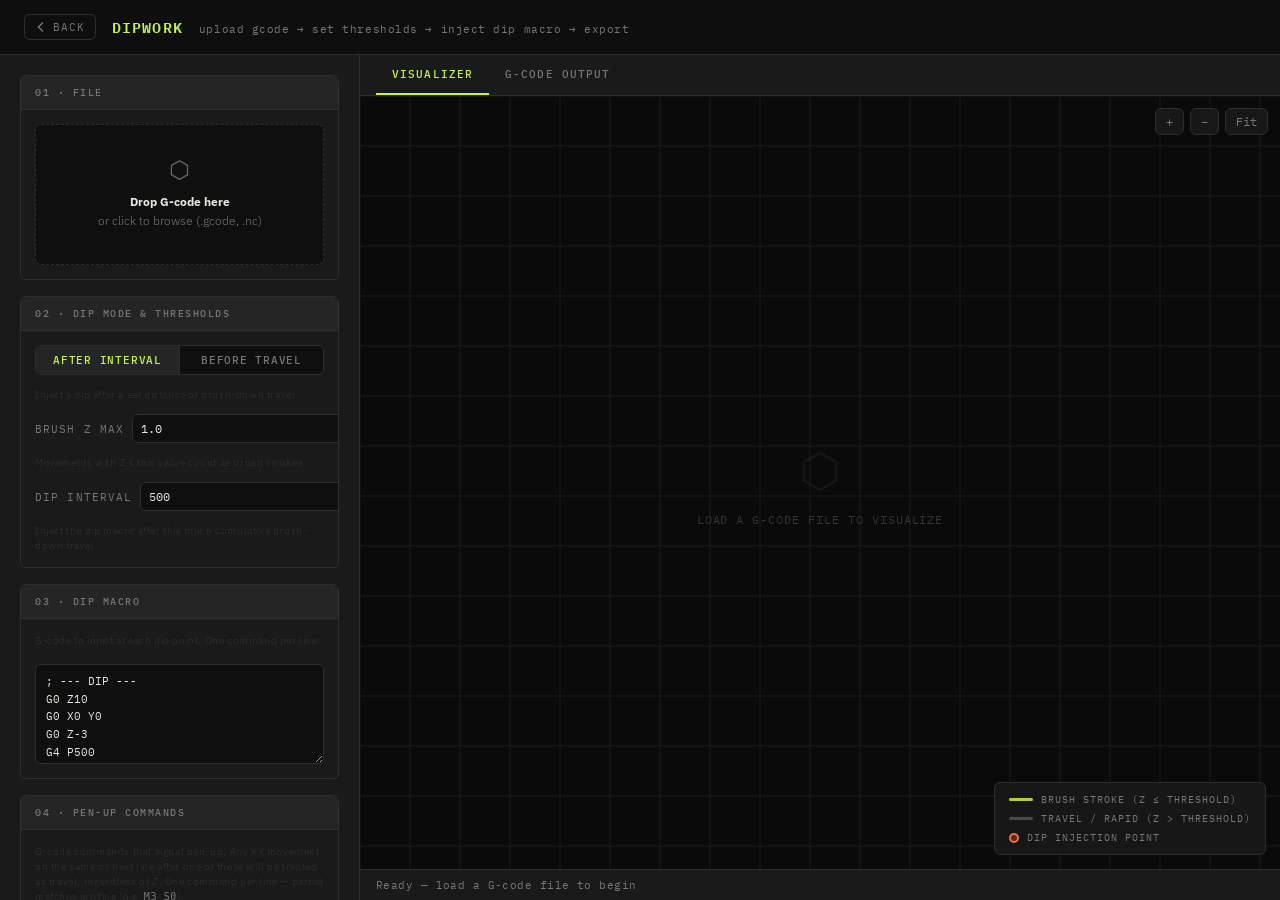
==== tools/dipwork.html @ 1f84dae7 "dip injection" ====
<!DOCTYPE html>
<html lang="en">
<head>
<meta charset="UTF-8">
<meta name="viewport" content="width=device-width, initial-scale=1.0">
<title>Brush Dipper / G-code Dip Injector</title>
<style>
@import url('https://fonts.googleapis.com/css2?family=IBM+Plex+Mono:ital,wght@0,300;0,400;0,500;0,600;1,300&family=IBM+Plex+Sans:wght@300;400&display=swap');

*, *::before, *::after { box-sizing: border-box; margin: 0; padding: 0; }

:root {
  --bg:         #0f0f0f;
  --surface:    #1a1a1a;
  --surface2:   #252525;
  --border:     #2e2e2e;
  --border-hi:  #444;
  --accent:     #c8f542;
  --accent-dim: #8ab02e;
  --text:       #e8e8e0;
  --text-muted: #777;
  --text-dim:   #333;
  --mono:       'IBM Plex Mono', monospace;
  --sans:       'IBM Plex Sans', sans-serif;
  --radius:     6px;
  --col-brush:  #c8f542;
  --col-travel: #444;
  --col-dip:    #ff6b35;
}

/* Lock the entire page to the viewport — nothing overflows the shell */
html, body {
  height: 100vh;
  overflow: hidden;
}
body {
  font-family: var(--mono);
  background: var(--bg);
  color: var(--text);
  display: flex;
  flex-direction: column;
  font-size: 14px;
}

/* ─── HEADER ─── */
header {
  padding: 14px 24px;
  border-bottom: 1px solid var(--border);
  background: rgba(15,15,15,0.96);
  display: flex;
  align-items: baseline;
  gap: 16px;
  flex-shrink: 0;
  backdrop-filter: blur(4px);
  z-index: 50;
}
header h1 {
  font-size: 15px;
  font-weight: 600;
  letter-spacing: 0.08em;
  color: var(--accent);
  text-transform: uppercase;
}
header span {
  font-size: 11px;
  color: var(--text-muted);
  letter-spacing: 0.05em;
}

/* ─── APP SHELL ─── */
/* Takes all remaining height after the header; never grows beyond it */
.app {
  display: grid;
  grid-template-columns: 360px 1fr;
  flex: 1;
  min-height: 0;        /* critical — lets flex child shrink below content size */
  overflow: hidden;
}

/* ─── SIDEBAR ─── */
.sidebar {
  background: var(--surface);
  border-right: 1px solid var(--border);
  padding: 20px;
  display: flex;
  flex-direction: column;
  gap: 16px;
  overflow-y: auto;     /* sidebar scrolls independently */
  min-height: 0;
}

/* ─── SECTIONS ─── */
.section {
  background: var(--surface);
  border: 1px solid var(--border);
  border-radius: var(--radius);
  overflow: hidden;
  flex-shrink: 0;
  opacity: 0;
  animation: rise 0.4s ease forwards;
}
.section:nth-child(1) { animation-delay: 0.05s; }
.section:nth-child(2) { animation-delay: 0.12s; }
.section:nth-child(3) { animation-delay: 0.19s; }
.section:nth-child(4) { animation-delay: 0.26s; }
.section:nth-child(5) { animation-delay: 0.33s; }
.section:nth-child(6) { animation-delay: 0.40s; }

@keyframes rise {
  from { opacity: 0; transform: translateY(10px); }
  to   { opacity: 1; transform: translateY(0); }
}

.section-head {
  padding: 10px 14px;
  background: var(--surface2);
  border-bottom: 1px solid var(--border);
  font-size: 10px;
  font-weight: 500;
  letter-spacing: 0.15em;
  color: var(--text-muted);
  text-transform: uppercase;
  display: flex;
  align-items: center;
  justify-content: space-between;
}
.section-body { padding: 14px; display: flex; flex-direction: column; gap: 12px; }

/* ─── DROP ZONE ─── */
.drop-zone {
  border: 1.5px dashed var(--border);
  border-radius: var(--radius);
  padding: 28px 16px;
  text-align: center;
  cursor: pointer;
  transition: border-color 0.15s, background 0.15s;
  background: var(--bg);
  position: relative;
}
.drop-zone:hover, .drop-zone.dragover {
  border-color: var(--accent);
  background: rgba(200,245,66,0.04);
}
.drop-zone .icon { font-size: 24px; margin-bottom: 8px; display: block; opacity: 0.4; }
.drop-zone p {
  font-size: 12px;
  color: var(--text-muted);
  line-height: 1.55;
  font-family: var(--sans);
  font-weight: 300;
}
.drop-zone strong { color: var(--text); }
.drop-zone input[type=file] {
  position: absolute; inset: 0; opacity: 0;
  cursor: pointer; width: 100%; height: 100%;
}
.drop-zone.loaded { border-color: var(--accent-dim); background: rgba(138,176,46,0.06); }
.file-name { font-size: 11px; color: var(--accent); margin-top: 6px; word-break: break-all; }

/* ─── CONTROLS ─── */
.input-row { display: flex; align-items: center; gap: 8px; }
.input-row label {
  font-size: 11px; color: var(--text-muted);
  text-transform: uppercase; letter-spacing: 0.1em;
  white-space: nowrap; flex: 1;
}
.input-row input { width: 90px; flex-shrink: 0; }
.input-unit { font-size: 11px; color: var(--text-dim); white-space: nowrap; }

input[type=number] {
  color: var(--text); background: var(--bg);
  border: 1px solid var(--border); border-radius: var(--radius);
  padding: 6px 8px; font-family: var(--mono); font-size: 12px;
  outline: none; transition: border-color 0.15s; -moz-appearance: textfield; width: 100%;
}
input[type=number]:focus { border-color: var(--accent); }
input::-webkit-outer-spin-button,
input::-webkit-inner-spin-button { -webkit-appearance: none; margin: 0; }

textarea {
  width: 100%; font-family: var(--mono); font-size: 11px; line-height: 1.6;
  color: var(--text); background: var(--bg); border: 1px solid var(--border);
  border-radius: var(--radius); padding: 8px 10px; resize: vertical;
  outline: none; transition: border-color 0.15s; min-height: 100px;
}
textarea:focus { border-color: var(--accent); }

/* ─── MODE TOGGLE ─── */
.mode-btn {
  flex: 1; padding: 7px 10px; font-family: var(--mono); font-size: 11px;
  font-weight: 500; letter-spacing: 0.07em; text-transform: uppercase;
  background: var(--bg); color: var(--text-muted); border: none;
  cursor: pointer; transition: background 0.12s, color 0.12s;
}
.mode-btn + .mode-btn { border-left: 1px solid var(--border); }
.mode-btn-active { background: var(--surface2); color: var(--accent); }

/* ─── BUTTONS ─── */
.btn {
  padding: 8px 16px; font-family: var(--mono); font-size: 12px;
  font-weight: 500; letter-spacing: 0.06em;
  border: 1px solid var(--accent); border-radius: var(--radius);
  background: var(--accent); color: #0f0f0f; cursor: pointer;
  transition: all 0.12s; text-transform: uppercase; width: 100%;
}
.btn:hover { background: #d4ff55; border-color: #d4ff55; }
.btn:active { transform: scale(0.98); }
.btn:disabled { opacity: 0.35; cursor: not-allowed; transform: none; }
.btn.secondary { background: transparent; color: var(--text-muted); border-color: var(--border); }
.btn.secondary:hover { color: var(--text); border-color: var(--border-hi); background: var(--surface2); }

/* ─── STATS ─── */
.stats-row { display: grid; grid-template-columns: 1fr 1fr; gap: 8px; }
.stat-box { background: var(--bg); border: 1px solid var(--border); border-radius: var(--radius); padding: 8px 10px; }
.stat-label { font-size: 9px; letter-spacing: 0.12em; text-transform: uppercase; color: var(--text-dim); margin-bottom: 3px; }
.stat-value { font-size: 14px; font-weight: 600; color: var(--accent); }

/* ─── MAIN COLUMN ─── */
.main {
  display: flex;
  flex-direction: column;
  overflow: hidden;   /* main column never scrolls as a whole */
  min-height: 0;
  background: var(--bg);
}

/* ─── TABS ─── */
.tabs {
  display: flex;
  border-bottom: 1px solid var(--border);
  background: var(--surface);
  padding: 0 16px;
  flex-shrink: 0;
}
.tab {
  padding: 12px 16px; font-size: 11px; font-weight: 500;
  letter-spacing: 0.1em; text-transform: uppercase; color: var(--text-muted);
  cursor: pointer; border-bottom: 2px solid transparent;
  border-top: none; border-left: none; border-right: none;
  background: none; font-family: var(--mono); transition: color 0.15s, border-color 0.15s;
}
.tab:hover { color: var(--text); }
.tab.active { color: var(--accent); border-bottom-color: var(--accent); }

/* Each tab panel fills the remaining height and clips; its children scroll */
.tab-panel {
  display: none;
  flex-direction: column;
  flex: 1;
  min-height: 0;      /* critical — without this, flex children ignore overflow */
  overflow: hidden;
}
.tab-panel.active { display: flex; }

/* ─── VISUALIZER TAB ─── */
.canvas-wrap {
  flex: 1;
  min-height: 0;
  overflow: hidden;
  position: relative;
  background: #0a0a0a;
}
#vizCanvas {
  display: block;
  width: 100%;
  height: 100%;
  cursor: grab;
}
#vizCanvas:active { cursor: grabbing; }

.canvas-legend {
  position: absolute; bottom: 14px; right: 14px;
  background: rgba(26,26,26,0.92); border: 1px solid var(--border);
  border-radius: var(--radius); padding: 10px 14px;
  display: flex; flex-direction: column; gap: 6px;
  backdrop-filter: blur(6px);
}
.legend-item {
  display: flex; align-items: center; gap: 8px;
  font-size: 10px; letter-spacing: 0.1em; text-transform: uppercase; color: var(--text-muted);
}
.legend-swatch { width: 24px; height: 3px; border-radius: 2px; flex-shrink: 0; }
.legend-dip-mark {
  width: 10px; height: 10px; border-radius: 50%; flex-shrink: 0;
  border: 2px solid var(--col-dip); background: rgba(255,107,53,0.25);
}

.canvas-controls { position: absolute; top: 12px; right: 12px; display: flex; gap: 6px; }
.canvas-btn {
  background: rgba(26,26,26,0.9); border: 1px solid var(--border);
  border-radius: var(--radius); color: var(--text-muted); font-family: var(--mono);
  font-size: 12px; padding: 5px 10px; cursor: pointer; transition: all 0.12s;
  backdrop-filter: blur(4px);
}
.canvas-btn:hover { border-color: var(--border-hi); color: var(--text); }

.empty-state {
  position: absolute; inset: 0;
  display: flex; flex-direction: column; align-items: center; justify-content: center;
  gap: 12px; color: var(--text-dim); pointer-events: none;
}
.empty-state .big-icon { font-size: 48px; opacity: 0.3; }
.empty-state p { font-size: 12px; letter-spacing: 0.08em; text-transform: uppercase; }

/* ─── GCODE TAB ─── */
/* The gcode tab panel is already a flex column that fills the available height.
   The toolbar is fixed height; the viewer takes all remaining space and scrolls. */
.gcode-toolbar {
  padding: 8px 14px; background: var(--surface2);
  border-bottom: 1px solid var(--border);
  display: flex; gap: 8px; align-items: center; flex-shrink: 0;
}
.gcode-toolbar-spacer { flex: 1; }

.gcode-viewer {
  display: flex;
  flex-direction: row;
  flex: 1;
  min-height: 0;       /* lets it shrink to fit the panel */
  overflow: hidden;
  font-family: var(--mono);
  font-size: 11px;
  line-height: 1.6;
  background: var(--surface);
}

/* Line numbers: no independent scroll — they mirror the code pane via JS */
.gcode-linenos {
  flex-shrink: 0;
  width: 55px;
  padding: 10px 8px 10px 12px;
  background: var(--bg);
  border-right: 1px solid var(--border);
  color: var(--text-dim);
  text-align: right;
  overflow: hidden;    /* hidden — scrollTop driven by JS to match code pane */
  user-select: none;
  white-space: pre;
}

/* Code pane: this is the only thing that actually scrolls */
.gcode-code {
  flex: 1;
  padding: 10px 14px;
  overflow: auto;      /* scrolls freely */
  white-space: pre;
}

/* gcode syntax colors */
.gc-normal  { color: var(--text-muted); }
.gc-brush   { color: var(--col-brush); }
.gc-travel  { color: #5a7a3a; }
.gc-dip     { color: var(--col-dip); }
.gc-comment { color: #3a5a3a; font-style: italic; }

/* ─── STATUS BAR ─── */
.status-bar {
  padding: 8px 16px; font-size: 11px; color: var(--text-muted);
  border-top: 1px solid var(--border); background: var(--surface);
  letter-spacing: 0.04em; flex-shrink: 0;
}
.status-bar span.v { color: var(--accent); }

/* ─── TAG ─── */
.tag {
  font-size: 9px; font-weight: 500; letter-spacing: 0.1em; text-transform: uppercase;
  color: var(--text-dim); border: 1px solid var(--border); border-radius: 3px; padding: 3px 7px;
}
.tag.accent { color: var(--accent-dim); border-color: var(--accent-dim); }

/* ─── SCROLLBARS ─── */
::-webkit-scrollbar { width: 6px; height: 6px; }
::-webkit-scrollbar-track { background: var(--bg); }
::-webkit-scrollbar-thumb { background: var(--border); border-radius: 3px; }
::-webkit-scrollbar-thumb:hover { background: var(--border-hi); }
</style>
</head>
<body>

<header>
  <a href="../index.html" style="display:flex;align-items:center;gap:6px;color:var(--text-muted);text-decoration:none;font-size:11px;letter-spacing:0.08em;text-transform:uppercase;border:1px solid var(--border);border-radius:var(--radius);padding:5px 10px;transition:color 0.15s,border-color 0.15s;flex-shrink:0;" onmouseover="this.style.color='var(--text)';this.style.borderColor='var(--border-hi)'" onmouseout="this.style.color='var(--text-muted)';this.style.borderColor='var(--border)'">
    <svg width="12" height="12" viewBox="0 0 12 12" fill="none" xmlns="http://www.w3.org/2000/svg" aria-hidden="true">
      <path d="M7.5 2L3.5 6L7.5 10" stroke="currentColor" stroke-width="1.5" stroke-linecap="round" stroke-linejoin="round"/>
    </svg>
    Back
  </a>
  <h1>Dipwork</h1>
  <span>upload gcode → set thresholds → inject dip macro → export</span>
</header>

<div class="app">

  <!-- ─── SIDEBAR ─── -->
  <div class="sidebar">

    <div class="section">
      <div class="section-head">01 · File</div>
      <div class="section-body">
        <div class="drop-zone" id="dropZone">
          <input type="file" id="fileInput" accept=".gcode,.nc,.cnc,.txt">
          <span class="icon">⬡</span>
          <p><strong>Drop G-code here</strong><br>or click to browse (.gcode, .nc)</p>
          <div class="file-name" id="fileName"></div>
        </div>
      </div>
    </div>

    <div class="section">
      <div class="section-head">02 · Dip Mode &amp; Thresholds</div>
      <div class="section-body">

        <!-- Mode toggle -->
        <div style="display:flex;gap:0;border:1px solid var(--border);border-radius:var(--radius);overflow:hidden;flex-shrink:0;">
          <button id="modeInterval" class="mode-btn mode-btn-active">After interval</button>
          <button id="modeTravel"   class="mode-btn">Before travel</button>
        </div>
        <div id="modeDesc" style="font-size:10px;color:var(--text-dim);letter-spacing:0.06em;line-height:1.5;font-family:var(--sans);font-weight:300;">
          Inject a dip after a set distance of brush-down travel.
        </div>

        <div class="input-row">
          <label>Brush Z Max</label>
          <input type="number" id="zThresh" value="1.0" step="0.1" min="-100" max="100">
          <span class="input-unit">mm</span>
        </div>
        <div style="font-size:10px;color:var(--text-dim);letter-spacing:0.06em;line-height:1.5;font-family:var(--sans);font-weight:300;">
          Movements with Z ≤ this value count as brush strokes.
        </div>

        <div class="input-row" id="dipDistRow">
          <label>Dip Interval</label>
          <input type="number" id="dipDist" value="500" step="10" min="1">
          <span class="input-unit">mm</span>
        </div>
        <div id="dipDistDesc" style="font-size:10px;color:var(--text-dim);letter-spacing:0.06em;line-height:1.5;font-family:var(--sans);font-weight:300;">
          Inject the dip macro after this much cumulative brush-down travel.
        </div>

      </div>
    </div>

    <div class="section">
      <div class="section-head">03 · Dip Macro</div>
      <div class="section-body">
        <div style="font-size:10px;color:var(--text-dim);letter-spacing:0.06em;line-height:1.5;font-family:var(--sans);font-weight:300;margin-bottom:4px;">
          G-code to inject at each dip point. One command per line.
        </div>
        <textarea id="dipMacro" spellcheck="false">; --- DIP ---
G0 Z10
G0 X0 Y0
G0 Z-3
G4 P500
G0 Z10
; --- RESUME ---</textarea>
      </div>
    </div>

    <div class="section">
      <div class="section-head">04 · Pen-Up Commands</div>
      <div class="section-body">
        <div style="font-size:10px;color:var(--text-dim);letter-spacing:0.06em;line-height:1.5;font-family:var(--sans);font-weight:300;margin-bottom:4px;">
          G-code commands that signal pen-up. Any XY movement on the same or next line after one of these will be treated as travel, regardless of Z. One command per line — partial matches are fine (e.g. <code style="color:var(--text-muted)">M3 S0</code>).
        </div>
        <textarea id="penUpCmds" spellcheck="false" style="min-height:72px;">M3 S0
M5</textarea>
      </div>
    </div>

    <div class="section">
      <div class="section-head">05 · Actions</div>
      <div class="section-body">
        <button class="btn" id="processBtn" disabled>Process G-code</button>
        <button class="btn secondary" id="exportBtn" disabled>Export Modified G-code</button>
      </div>
    </div>

    <div class="section">
      <div class="section-head">06 · Stats</div>
      <div class="section-body" style="gap:8px;">
        <div class="stats-row">
          <div class="stat-box"><div class="stat-label">Lines</div><div class="stat-value" id="statLines">—</div></div>
          <div class="stat-box"><div class="stat-label">Dip Points</div><div class="stat-value" id="statDips">—</div></div>
        </div>
        <div class="stats-row">
          <div class="stat-box"><div class="stat-label">Brush Dist</div><div class="stat-value" id="statBrush">—</div></div>
          <div class="stat-box"><div class="stat-label">Travel Dist</div><div class="stat-value" id="statTravel">—</div></div>
        </div>
        <div class="stats-row">
          <div class="stat-box" style="grid-column:1/-1;"><div class="stat-label">Total Moves</div><div class="stat-value" id="statMoves">—</div></div>
        </div>
      </div>
    </div>

  </div><!-- /sidebar -->

  <!-- ─── MAIN ─── -->
  <div class="main">

    <div class="tabs">
      <button class="tab active" data-tab="visualizer">Visualizer</button>
      <button class="tab" data-tab="gcode">G-code Output</button>
    </div>

    <!-- VISUALIZER PANEL -->
    <div class="tab-panel active" id="tab-visualizer">
      <div class="canvas-wrap">
        <canvas id="vizCanvas"></canvas>
        <div class="canvas-controls">
          <button class="canvas-btn" id="zoomIn">+</button>
          <button class="canvas-btn" id="zoomOut">−</button>
          <button class="canvas-btn" id="zoomFit">Fit</button>
        </div>
        <div class="canvas-legend">
          <div class="legend-item">
            <div class="legend-swatch" style="background:var(--col-brush);opacity:0.85;"></div>
            Brush stroke (Z ≤ threshold)
          </div>
          <div class="legend-item">
            <div class="legend-swatch" style="background:var(--col-travel);border:1px dashed #555;"></div>
            Travel / rapid (Z > threshold)
          </div>
          <div class="legend-item">
            <div class="legend-dip-mark"></div>
            Dip injection point
          </div>
        </div>
        <div class="empty-state" id="emptyState">
          <div class="big-icon">⬡</div>
          <p>Load a G-code file to visualize</p>
        </div>
      </div>
      <div class="status-bar" id="statusBar">Ready — load a G-code file to begin</div>
    </div>

    <!-- GCODE OUTPUT PANEL -->
    <div class="tab-panel" id="tab-gcode">
      <div class="gcode-toolbar">
        <span class="tag">Output Preview</span>
        <span style="font-size:10px;color:var(--text-dim);letter-spacing:0.06em;margin-left:8px;">Dip lines highlighted in orange</span>
        <div class="gcode-toolbar-spacer"></div>
        <span class="tag accent" id="dipCountTag">0 dip points</span>
      </div>
      <div class="gcode-viewer">
        <div class="gcode-linenos" id="gcodeLinenos"></div>
        <div class="gcode-code"    id="gcodeDisplay">
          <span style="color:var(--text-dim);letter-spacing:0.06em;">; Load and process a G-code file to see output here</span>
        </div>
      </div>
    </div>

  </div><!-- /main -->
</div><!-- /app -->

<script>
/* ═══════════════════════════════════════════════════════════
   STATE
═══════════════════════════════════════════════════════════ */
let rawLines      = [];
let parsedMoves   = [];
let processedLines = [];
let dipPoints     = [];
let stats         = {};
let dipMode       = 'interval'; // 'interval' | 'travel'

let pan  = { x: 0, y: 0 };
let zoom = 1;
let isDragging = false;
let lastMouse  = { x: 0, y: 0 };
let bounds = { minX: 0, minY: 0, maxX: 100, maxY: 100 };

/* ═══════════════════════════════════════════════════════════
   FILE LOADING
═══════════════════════════════════════════════════════════ */
const dropZone = document.getElementById('dropZone');
const fileInput = document.getElementById('fileInput');

dropZone.addEventListener('dragover', e => { e.preventDefault(); dropZone.classList.add('dragover'); });
dropZone.addEventListener('dragleave', () => dropZone.classList.remove('dragover'));
dropZone.addEventListener('drop', e => {
  e.preventDefault();
  dropZone.classList.remove('dragover');
  const file = e.dataTransfer.files[0];
  if (file) loadFile(file);
});
fileInput.addEventListener('change', e => { if (e.target.files[0]) loadFile(e.target.files[0]); });

function loadFile(file) {
  const reader = new FileReader();
  reader.onload = ev => {
    rawLines = ev.target.result.split('\n');
    document.getElementById('fileName').textContent = file.name;
    dropZone.classList.add('loaded');
    document.getElementById('processBtn').disabled = false;
    setStatus('Loaded: ' + file.name + ' — ' + rawLines.length + ' lines');
    processGcode();
  };
  reader.readAsText(file);
}

function setDipMode(mode) {
  dipMode = mode;
  document.getElementById('modeInterval').classList.toggle('mode-btn-active', mode === 'interval');
  document.getElementById('modeTravel').classList.toggle('mode-btn-active',   mode === 'travel');
  const distRow  = document.getElementById('dipDistRow');
  const distDesc = document.getElementById('dipDistDesc');
  const modeDesc = document.getElementById('modeDesc');
  if (mode === 'interval') {
    distRow.style.display  = '';
    distDesc.style.display = '';
    modeDesc.textContent   = 'Inject a dip after a set distance of brush-down travel.';
  } else {
    distRow.style.display  = 'none';
    distDesc.style.display = 'none';
    modeDesc.textContent   = 'Inject a dip before every transition from brush stroke to travel move.';
  }
  if (rawLines.length) processGcode();
}

function getPenUpPatterns() {
  return document.getElementById('penUpCmds').value
    .split('\n')
    .map(l => l.trim().toUpperCase())
    .filter(l => l.length > 0);
}

/* ═══════════════════════════════════════════════════════════
   GCODE PARSER
═══════════════════════════════════════════════════════════ */
function parseGcode(lines, penUpPatterns) {
  let x = 0, y = 0, z = 0;
  let penUp = false;   // true after a pen-up command, cleared after first XY move
  const moves = [];
  for (let i = 0; i < lines.length; i++) {
    const raw  = lines[i];
    const line = raw.split(';')[0].split('(')[0].trim().toUpperCase();
    if (!line) continue;

    // Check if this line contains a pen-up command
    const lineMatchesPenUp = penUpPatterns.some(p => line.includes(p));
    if (lineMatchesPenUp) { penUp = true; continue; }

    const isG0 = /^G0(\s|$)/.test(line) || /^G00(\s|$)/.test(line);
    const isG1 = /^G1(\s|$)/.test(line) || /^G01(\s|$)/.test(line);
    if (isG0 || isG1) {
      const xm = line.match(/X([-\d.]+)/);
      const ym = line.match(/Y([-\d.]+)/);
      const zm = line.match(/Z([-\d.]+)/);
      const nx = xm ? parseFloat(xm[1]) : x;
      const ny = ym ? parseFloat(ym[1]) : y;
      const nz = zm ? parseFloat(zm[1]) : z;
      const dx = nx - x, dy = ny - y;
      const hasXY = !!(xm || ym);

      moves.push({ x: nx, y: ny, z: nz, fromX: x, fromY: y,
                   dist: Math.sqrt(dx*dx + dy*dy), isG0, lineIdx: i,
                   isMove: hasXY, forcedTravel: hasXY && penUp });

      // Clear pen-up state once we've consumed an XY move
      if (hasXY) penUp = false;
      x = nx; y = ny; z = nz;
    }
  }
  return moves;
}

/* ═══════════════════════════════════════════════════════════
   PROCESS
═══════════════════════════════════════════════════════════ */
function processGcode() {
  if (!rawLines.length) return;
  const zThresh     = parseFloat(document.getElementById('zThresh').value);
  const dipDist     = parseFloat(document.getElementById('dipDist').value);
  const macro       = document.getElementById('dipMacro').value;
  const penUpPats   = getPenUpPatterns();

  parsedMoves = parseGcode(rawLines, penUpPats);

  dipPoints = [];
  const dipInsertions = new Map();

  if (dipMode === 'interval') {
    // ── Mode A: inject after N mm of brush travel ──
    let brushAccum = 0, lastDipAccum = 0;
    for (let i = 0; i < parsedMoves.length; i++) {
      const m = parsedMoves[i];
      if (!m.isMove) continue;
      const isBrush = m.z <= zThresh && !m.forcedTravel;
      if (isBrush && m.dist > 0) {
        brushAccum += m.dist;
        if (brushAccum - lastDipAccum >= dipDist) {
          const dipNum = dipPoints.length + 1;
          dipPoints.push({ x: m.x, y: m.y, moveIdx: i, lineIdx: m.lineIdx });
          dipInsertions.set(m.lineIdx, dipNum);
          lastDipAccum = brushAccum;
        }
      }
    }
  } else {
    // ── Mode B: inject before every brush→travel transition ──
    // Find the last brush move before each travel move (or forced-travel move).
    // We inject BEFORE the travel line, i.e. after the preceding brush line index.
    let lastBrushMove = null;
    for (let i = 0; i < parsedMoves.length; i++) {
      const m = parsedMoves[i];
      if (!m.isMove) continue;
      const isBrush = m.z <= zThresh && !m.forcedTravel;
      if (isBrush) {
        lastBrushMove = m;
      } else {
        // This is a travel move — if there was a preceding brush move, dip after it
        if (lastBrushMove && !dipInsertions.has(lastBrushMove.lineIdx)) {
          const dipNum = dipPoints.length + 1;
          dipPoints.push({ x: lastBrushMove.x, y: lastBrushMove.y, moveIdx: i, lineIdx: lastBrushMove.lineIdx });
          dipInsertions.set(lastBrushMove.lineIdx, dipNum);
        }
        lastBrushMove = null; // reset — don't re-dip for consecutive travel moves
      }
    }
  }

  const macroLines = macro.split('\n').map(l => l.trimEnd()).filter(l => l.length > 0);
  processedLines = [];
  for (let i = 0; i < rawLines.length; i++) {
    processedLines.push({ text: rawLines[i], isDip: false });
    if (dipInsertions.has(i)) {
      const n = dipInsertions.get(i);
      processedLines.push({ text: '; \u2550\u2550 DIP POINT ' + n + ' \u2550\u2550', isDip: true });
      for (const ml of macroLines) processedLines.push({ text: ml, isDip: true });
    }
  }

  let brushTotal = 0, travelTotal = 0;
  for (const m of parsedMoves) {
    if (!m.isMove) continue;
    if (m.z <= zThresh && !m.forcedTravel) brushTotal += m.dist;
    else travelTotal += m.dist;
  }
  stats = { lines: rawLines.length, dips: dipPoints.length,
            brush: brushTotal, travel: travelTotal,
            moves: parsedMoves.filter(m => m.isMove).length };

  updateStats();
  renderGcodeView();
  renderCanvas();
  document.getElementById('exportBtn').disabled = false;
}

/* ═══════════════════════════════════════════════════════════
   STATS
═══════════════════════════════════════════════════════════ */
function updateStats() {
  document.getElementById('statLines').textContent  = stats.lines.toLocaleString();
  document.getElementById('statDips').textContent   = stats.dips;
  document.getElementById('statBrush').textContent  = stats.brush.toFixed(0) + 'mm';
  document.getElementById('statTravel').textContent = stats.travel.toFixed(0) + 'mm';
  document.getElementById('statMoves').textContent  = stats.moves.toLocaleString();
  document.getElementById('dipCountTag').textContent = stats.dips + ' dip points';
  setStatus([
    ['lines', stats.lines],
    ['brush dist', stats.brush.toFixed(0) + 'mm'],
    ['travel dist', stats.travel.toFixed(0) + 'mm'],
    ['dip points', stats.dips]
  ]);
}

function setStatus(pairs) {
  const el = document.getElementById('statusBar');
  if (typeof pairs === 'string') { el.textContent = pairs; return; }
  el.innerHTML = pairs.map(([k,v]) => k + ': <span class="v">' + v + '</span>').join(' &nbsp;&middot;&nbsp; ');
}

/* ═══════════════════════════════════════════════════════════
   GCODE VIEW
═══════════════════════════════════════════════════════════ */
function renderGcodeView() {
  const linenos = document.getElementById('gcodeLinenos');
  const code    = document.getElementById('gcodeDisplay');
  if (!processedLines.length) return;

  const MAX   = 5000;
  const lines = processedLines.slice(0, MAX);
  const nos   = [], txt = [];

  lines.forEach((l, i) => {
    nos.push(i + 1);
    if (l.isDip) {
      txt.push('<span style="display:block;background:rgba(255,107,53,0.1);color:var(--col-dip);">' + escHtml(l.text) + '</span>');
    } else {
      txt.push('<span class="' + classifyLine(l.text) + '">' + escHtml(l.text) + '</span>');
    }
  });

  if (processedLines.length > MAX) {
    txt.push('<span class="gc-comment">; ... ' + (processedLines.length - MAX) + ' more lines truncated in preview ...</span>');
    nos.push('...');
  }

  linenos.textContent = nos.join('\n');
  code.innerHTML      = txt.join('\n');

  // Sync line-number scroll position to code pane scroll
  code.onscroll = () => { linenos.scrollTop = code.scrollTop; };
}

function classifyLine(text) {
  const t = text.trim().toUpperCase();
  if (t.startsWith(';') || t.startsWith('(')) return 'gc-comment';
  if (/^G0(\s|$)|^G00(\s|$)/.test(t)) return 'gc-travel';
  if (/^G1(\s|$)|^G01(\s|$)/.test(t)) return 'gc-brush';
  return 'gc-normal';
}
function escHtml(t) { return t.replace(/&/g,'&amp;').replace(/</g,'&lt;').replace(/>/g,'&gt;'); }

/* ═══════════════════════════════════════════════════════════
   CANVAS
═══════════════════════════════════════════════════════════ */
const canvas = document.getElementById('vizCanvas');
const ctx    = canvas.getContext('2d');

function resizeCanvas() {
  const wrap = canvas.parentElement;
  canvas.width  = wrap.clientWidth;
  canvas.height = wrap.clientHeight;
}

function fitView() {
  const moves = parsedMoves.filter(m => m.isMove);
  if (!moves.length) return;
  bounds.minX = Math.min(...moves.map(m => Math.min(m.x, m.fromX)));
  bounds.maxX = Math.max(...moves.map(m => Math.max(m.x, m.fromX)));
  bounds.minY = Math.min(...moves.map(m => Math.min(m.y, m.fromY)));
  bounds.maxY = Math.max(...moves.map(m => Math.max(m.y, m.fromY)));
  const pad = 40;
  const W = canvas.width  - pad * 2;
  const H = canvas.height - pad * 2;
  const gW = bounds.maxX - bounds.minX || 1;
  const gH = bounds.maxY - bounds.minY || 1;
  zoom  = Math.min(W / gW, H / gH) * 0.9;
  pan.x = pad + (W - gW * zoom) / 2 - bounds.minX * zoom;
  pan.y = pad + (H - gH * zoom) / 2 - bounds.minY * zoom;
}

function toScreen(gx, gy) { return { x: gx * zoom + pan.x, y: gy * zoom + pan.y }; }

function renderCanvas() {
  const empty = document.getElementById('emptyState');
  if (!parsedMoves.length) { empty.style.display = ''; return; }
  empty.style.display = 'none';
  resizeCanvas();
  fitView();
  drawFrame();
}

function drawFrame() {
  const zThresh = parseFloat(document.getElementById('zThresh').value);
  ctx.clearRect(0, 0, canvas.width, canvas.height);
  ctx.fillStyle = '#0a0a0a';
  ctx.fillRect(0, 0, canvas.width, canvas.height);
  drawGrid();
  if (!parsedMoves.length) return;

  for (const m of parsedMoves.filter(m => m.isMove)) {
    const from    = toScreen(m.fromX, m.fromY);
    const to      = toScreen(m.x,     m.y);
    const isBrush = m.z <= zThresh && !m.forcedTravel;
    ctx.beginPath();
    ctx.moveTo(from.x, from.y);
    ctx.lineTo(to.x,   to.y);
    if (isBrush) {
      ctx.strokeStyle = 'rgba(200,245,66,0.75)';
      ctx.lineWidth   = Math.max(1, zoom * 0.3);
      ctx.setLineDash([]);
    } else {
      ctx.strokeStyle = 'rgba(60,60,60,0.7)';
      ctx.lineWidth   = Math.max(0.5, zoom * 0.15);
      ctx.setLineDash([4, 4]);
    }
    ctx.stroke();
    ctx.setLineDash([]);
  }

  for (const dp of dipPoints) {
    const pt = toScreen(dp.x, dp.y);
    const r  = Math.max(4, zoom * 0.5);
    const grd = ctx.createRadialGradient(pt.x, pt.y, 0, pt.x, pt.y, r * 2.5);
    grd.addColorStop(0, 'rgba(255,107,53,0.4)');
    grd.addColorStop(1, 'rgba(255,107,53,0)');
    ctx.beginPath(); ctx.arc(pt.x, pt.y, r * 2.5, 0, Math.PI * 2);
    ctx.fillStyle = grd; ctx.fill();
    ctx.beginPath(); ctx.arc(pt.x, pt.y, r, 0, Math.PI * 2);
    ctx.strokeStyle = '#ff6b35'; ctx.lineWidth = 1.5; ctx.stroke();
    ctx.beginPath(); ctx.arc(pt.x, pt.y, r * 0.4, 0, Math.PI * 2);
    ctx.fillStyle = '#ff6b35'; ctx.fill();
  }
}

function drawGrid() {
  const step = 50;
  ctx.strokeStyle = 'rgba(46,46,46,0.5)';
  ctx.lineWidth = 1;
  for (let x = ((pan.x % step) + step) % step; x < canvas.width;  x += step) {
    ctx.beginPath(); ctx.moveTo(x, 0); ctx.lineTo(x, canvas.height); ctx.stroke();
  }
  for (let y = ((pan.y % step) + step) % step; y < canvas.height; y += step) {
    ctx.beginPath(); ctx.moveTo(0, y); ctx.lineTo(canvas.width, y); ctx.stroke();
  }
}

/* ═══════════════════════════════════════════════════════════
   CANVAS INTERACTION
═══════════════════════════════════════════════════════════ */
canvas.addEventListener('mousedown', e => { isDragging = true; lastMouse = { x: e.clientX, y: e.clientY }; });
canvas.addEventListener('mousemove', e => {
  if (!isDragging) return;
  pan.x += e.clientX - lastMouse.x;
  pan.y += e.clientY - lastMouse.y;
  lastMouse = { x: e.clientX, y: e.clientY };
  drawFrame();
});
canvas.addEventListener('mouseup',    () => isDragging = false);
canvas.addEventListener('mouseleave', () => isDragging = false);
canvas.addEventListener('wheel', e => {
  e.preventDefault();
  const factor = e.deltaY < 0 ? 1.04 : 0.96;
  const rect   = canvas.getBoundingClientRect();
  const mx = e.clientX - rect.left;
  const my = e.clientY - rect.top;
  pan.x = mx - (mx - pan.x) * factor;
  pan.y = my - (my - pan.y) * factor;
  zoom *= factor;
  drawFrame();
}, { passive: false });

document.getElementById('zoomIn').onclick  = () => { zoom *= 1.25; drawFrame(); };
document.getElementById('zoomOut').onclick = () => { zoom /= 1.25; drawFrame(); };
document.getElementById('zoomFit').onclick = () => { fitView(); drawFrame(); };

/* ═══════════════════════════════════════════════════════════
   TABS
═══════════════════════════════════════════════════════════ */
document.querySelectorAll('.tab').forEach(t => {
  t.addEventListener('click', () => {
    document.querySelectorAll('.tab').forEach(x => x.classList.remove('active'));
    document.querySelectorAll('.tab-panel').forEach(x => x.classList.remove('active'));
    t.classList.add('active');
    document.getElementById('tab-' + t.dataset.tab).classList.add('active');
    if (t.dataset.tab === 'visualizer') { resizeCanvas(); drawFrame(); }
  });
});

/* ═══════════════════════════════════════════════════════════
   PROCESS BUTTON + LIVE PARAM UPDATES
═══════════════════════════════════════════════════════════ */
document.getElementById('modeInterval').addEventListener('click', () => setDipMode('interval'));
document.getElementById('modeTravel').addEventListener('click',   () => setDipMode('travel'));
document.getElementById('processBtn').addEventListener('click', processGcode);
['zThresh', 'dipDist'].forEach(id => {
  document.getElementById(id).addEventListener('change', () => { if (rawLines.length) processGcode(); });
});
document.getElementById('penUpCmds').addEventListener('change', () => { if (rawLines.length) processGcode(); });

/* ═══════════════════════════════════════════════════════════
   EXPORT
═══════════════════════════════════════════════════════════ */
document.getElementById('exportBtn').addEventListener('click', () => {
  if (!processedLines.length) return;
  const blob = new Blob([processedLines.map(l => l.text).join('\n')], { type: 'text/plain' });
  const a = document.createElement('a');
  a.href = URL.createObjectURL(blob);
  a.download = 'output-dipped.gcode';
  a.click();
});

/* ═══════════════════════════════════════════════════════════
   RESIZE OBSERVER
═══════════════════════════════════════════════════════════ */
let roTimer = null;
const ro = new ResizeObserver(() => {
  cancelAnimationFrame(roTimer);
  roTimer = requestAnimationFrame(() => {
    if (document.getElementById('tab-visualizer').classList.contains('active')) {
      resizeCanvas();
      drawFrame();
    }
  });
});
ro.observe(canvas.parentElement);

// Initial canvas size
resizeCanvas();
drawFrame();
</script>
</body>
</html>
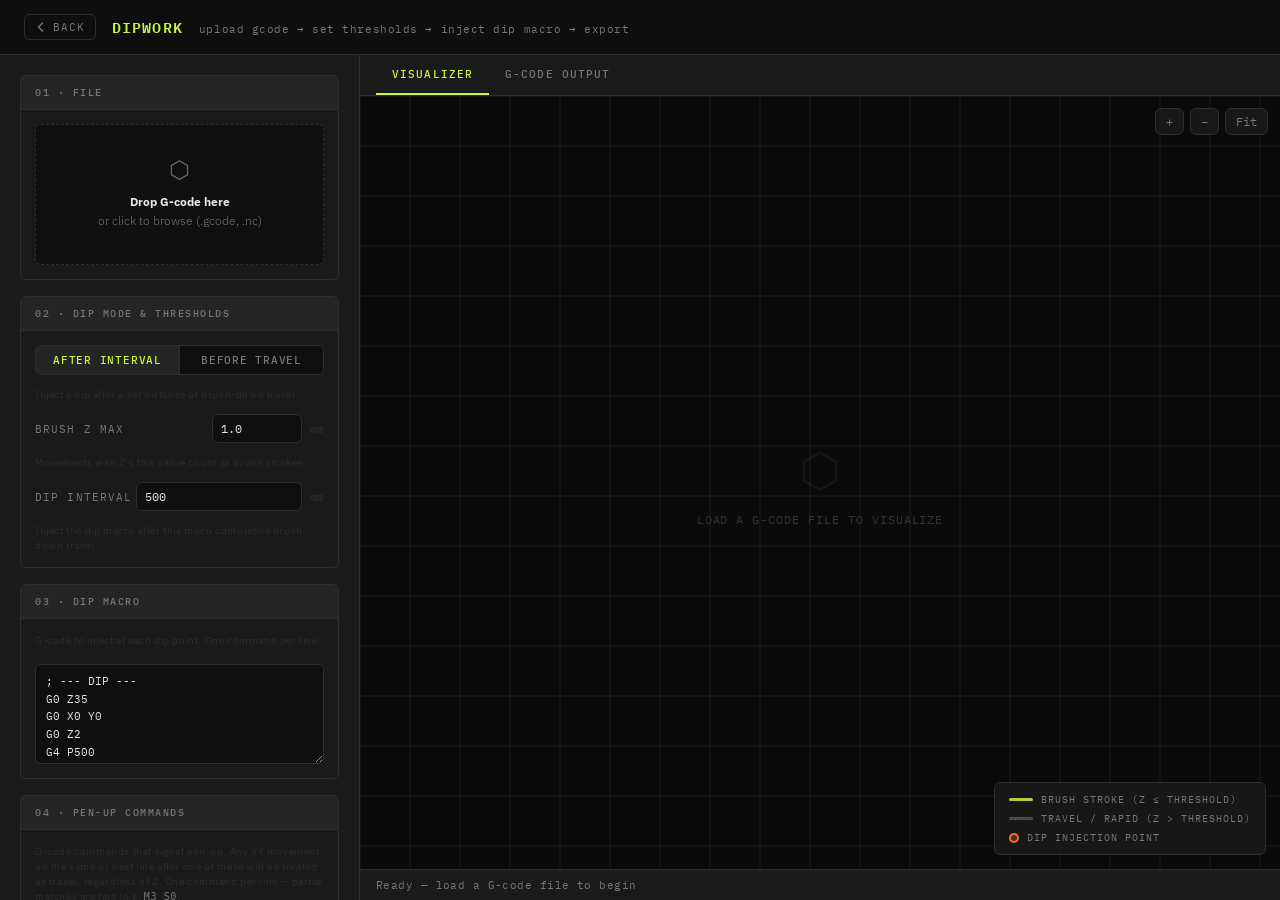
==== commit e3780657: "base macros" ====
--- a/tools/dipwork.html
+++ b/tools/dipwork.html
@@ -158,20 +158,20 @@
 .file-name { font-size: 11px; color: var(--accent); margin-top: 6px; word-break: break-all; }
 
 /* ─── CONTROLS ─── */
-.input-row { display: flex; align-items: center; gap: 8px; }
+.input-row { display: flex; align-items: center; gap: 8px; flex-wrap: wrap; }
 .input-row label {
   font-size: 11px; color: var(--text-muted);
   text-transform: uppercase; letter-spacing: 0.1em;
-  white-space: nowrap; flex: 1;
-}
-.input-row input { width: 90px; flex-shrink: 0; }
+  white-space: nowrap; flex: 1 1 0; min-width: 0;
+}
+.input-row input { width: 90px; flex: 0 0 90px; max-width: 100%; }
 .input-unit { font-size: 11px; color: var(--text-dim); white-space: nowrap; }
 
 input[type=number] {
   color: var(--text); background: var(--bg);
   border: 1px solid var(--border); border-radius: var(--radius);
   padding: 6px 8px; font-family: var(--mono); font-size: 12px;
-  outline: none; transition: border-color 0.15s; -moz-appearance: textfield; width: 100%;
+  outline: none; transition: border-color 0.15s; -moz-appearance: textfield; width: auto;
 }
 input[type=number]:focus { border-color: var(--accent); }
 input::-webkit-outer-spin-button,
@@ -420,7 +420,7 @@
 
         <div class="input-row">
           <label>Brush Z Max</label>
-          <input type="number" id="zThresh" value="1.0" step="0.1" min="-100" max="100">
+          <input type="number" id="zThresh" value="1.0" step="0.1" min="0" max="100">
           <span class="input-unit">mm</span>
         </div>
         <div style="font-size:10px;color:var(--text-dim);letter-spacing:0.06em;line-height:1.5;font-family:var(--sans);font-weight:300;">
@@ -446,11 +446,11 @@
           G-code to inject at each dip point. One command per line.
         </div>
         <textarea id="dipMacro" spellcheck="false">; --- DIP ---
-G0 Z10
+G0 Z35
 G0 X0 Y0
-G0 Z-3
+G0 Z2
 G4 P500
-G0 Z10
+G0 Z35
 ; --- RESUME ---</textarea>
       </div>
     </div>
@@ -461,8 +461,7 @@
         <div style="font-size:10px;color:var(--text-dim);letter-spacing:0.06em;line-height:1.5;font-family:var(--sans);font-weight:300;margin-bottom:4px;">
           G-code commands that signal pen-up. Any XY movement on the same or next line after one of these will be treated as travel, regardless of Z. One command per line — partial matches are fine (e.g. <code style="color:var(--text-muted)">M3 S0</code>).
         </div>
-        <textarea id="penUpCmds" spellcheck="false" style="min-height:72px;">M3 S0
-M5</textarea>
+        <textarea id="penUpCmds" spellcheck="false" style="min-height:72px;">M3 S250</textarea>
       </div>
     </div>
 
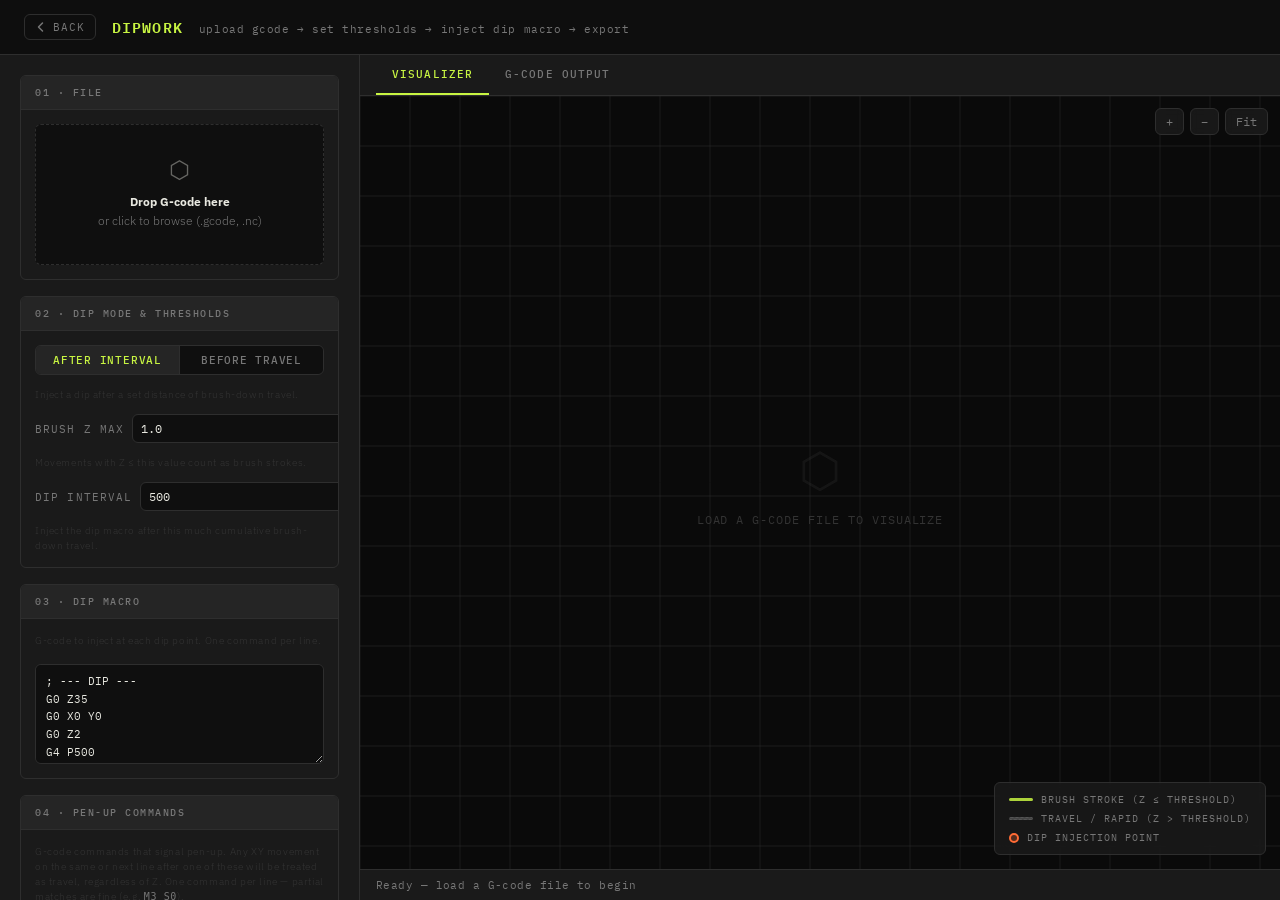
==== commit 0af099b4: "updating base macros" ====
--- a/tools/dipwork.html
+++ b/tools/dipwork.html
@@ -158,20 +158,20 @@
 .file-name { font-size: 11px; color: var(--accent); margin-top: 6px; word-break: break-all; }
 
 /* ─── CONTROLS ─── */
-.input-row { display: flex; align-items: center; gap: 8px; flex-wrap: wrap; }
+.input-row { display: flex; align-items: center; gap: 8px; }
 .input-row label {
   font-size: 11px; color: var(--text-muted);
   text-transform: uppercase; letter-spacing: 0.1em;
-  white-space: nowrap; flex: 1 1 0; min-width: 0;
-}
-.input-row input { width: 90px; flex: 0 0 90px; max-width: 100%; }
+  white-space: nowrap; flex: 1;
+}
+.input-row input { width: 90px; flex-shrink: 0; }
 .input-unit { font-size: 11px; color: var(--text-dim); white-space: nowrap; }
 
 input[type=number] {
   color: var(--text); background: var(--bg);
   border: 1px solid var(--border); border-radius: var(--radius);
   padding: 6px 8px; font-family: var(--mono); font-size: 12px;
-  outline: none; transition: border-color 0.15s; -moz-appearance: textfield; width: auto;
+  outline: none; transition: border-color 0.15s; -moz-appearance: textfield; width: 100%;
 }
 input[type=number]:focus { border-color: var(--accent); }
 input::-webkit-outer-spin-button,
@@ -420,7 +420,7 @@
 
         <div class="input-row">
           <label>Brush Z Max</label>
-          <input type="number" id="zThresh" value="1.0" step="0.1" min="0" max="100">
+          <input type="number" id="zThresh" value="1.0" step="0.1" min="-100" max="100">
           <span class="input-unit">mm</span>
         </div>
         <div style="font-size:10px;color:var(--text-dim);letter-spacing:0.06em;line-height:1.5;font-family:var(--sans);font-weight:300;">
